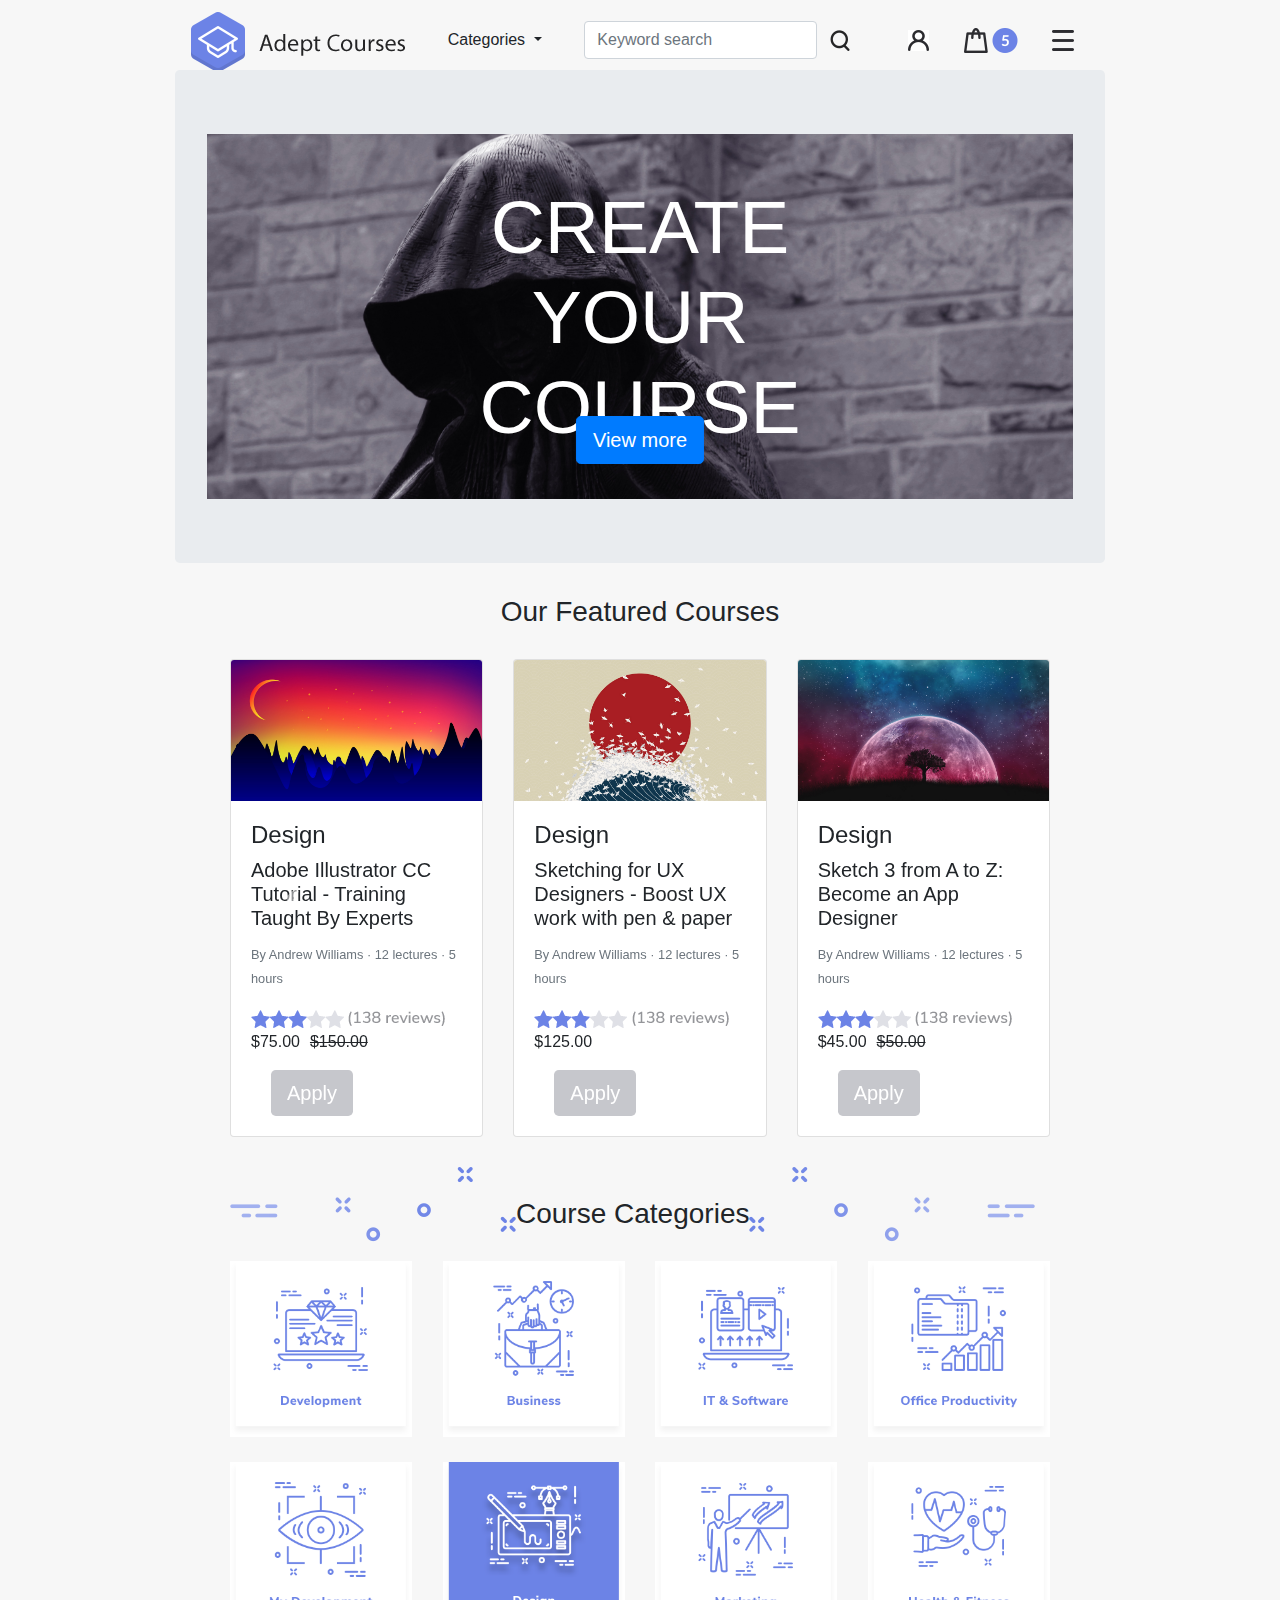
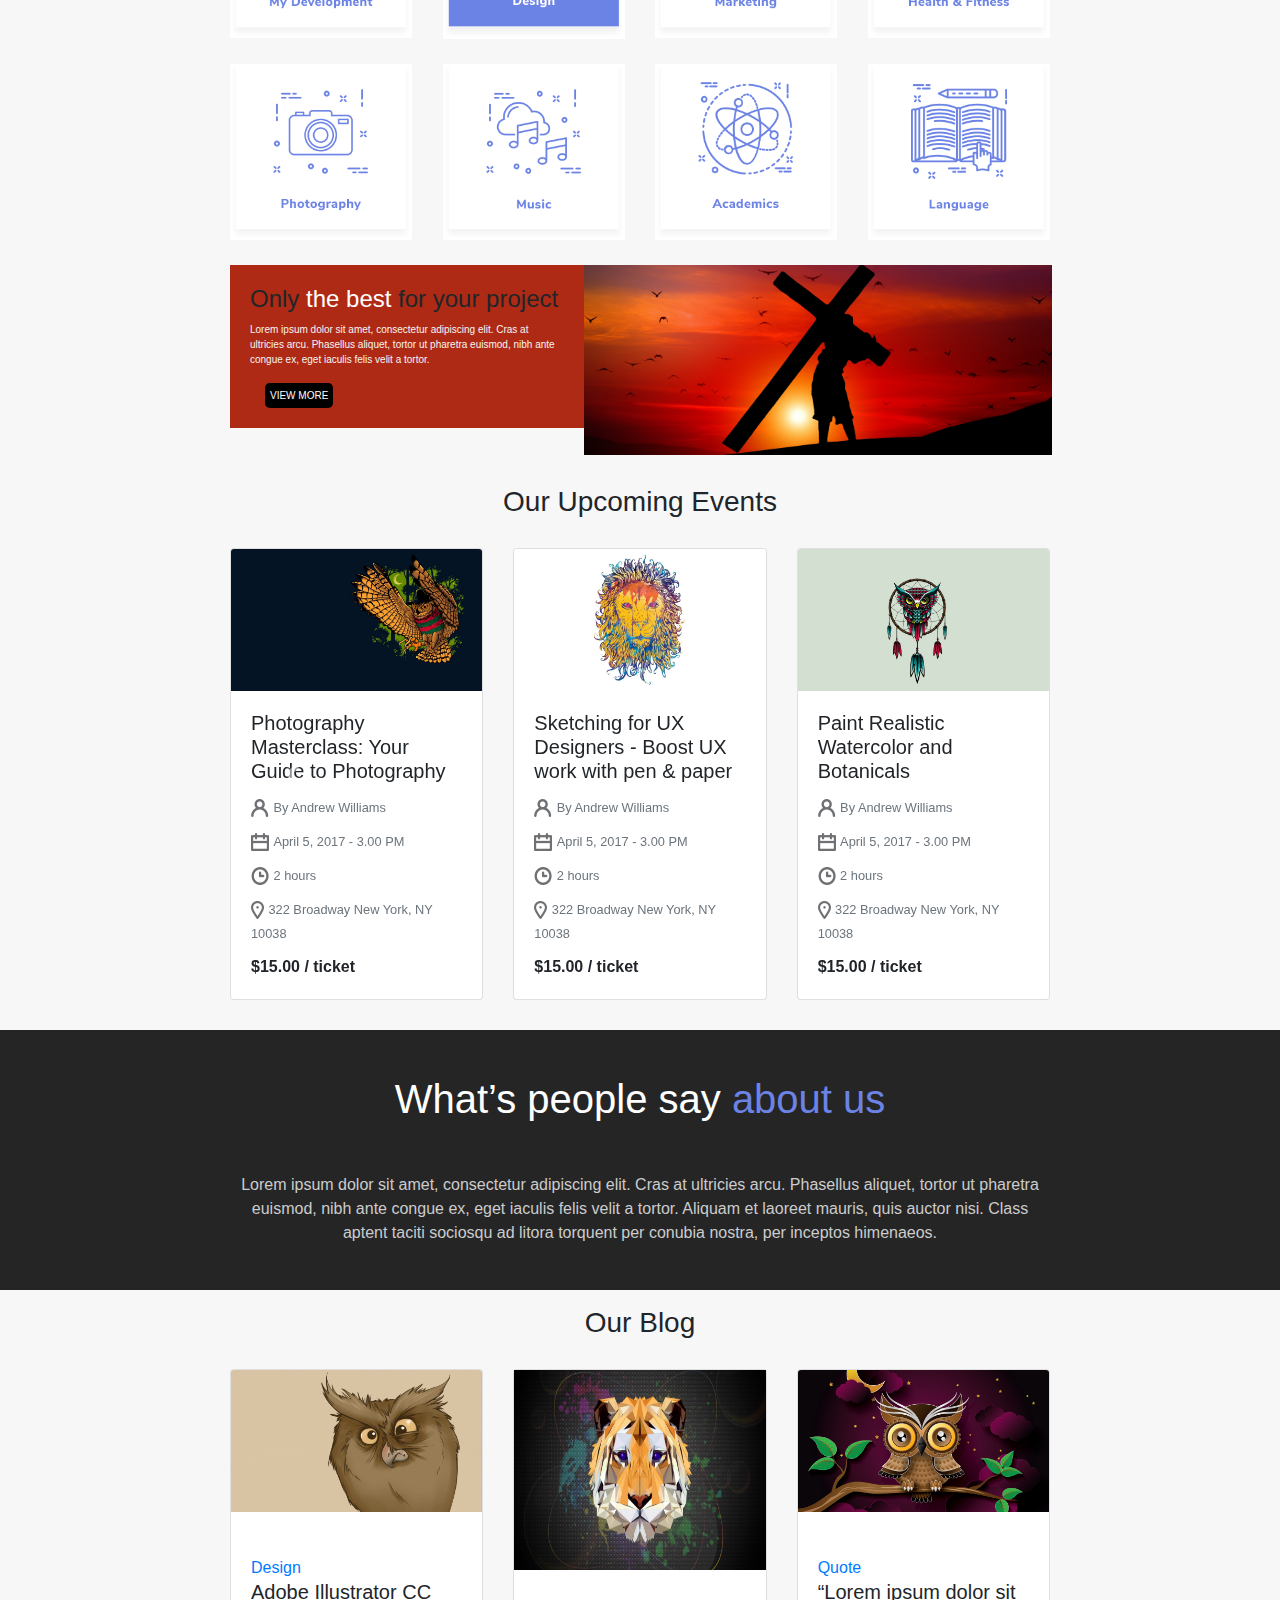
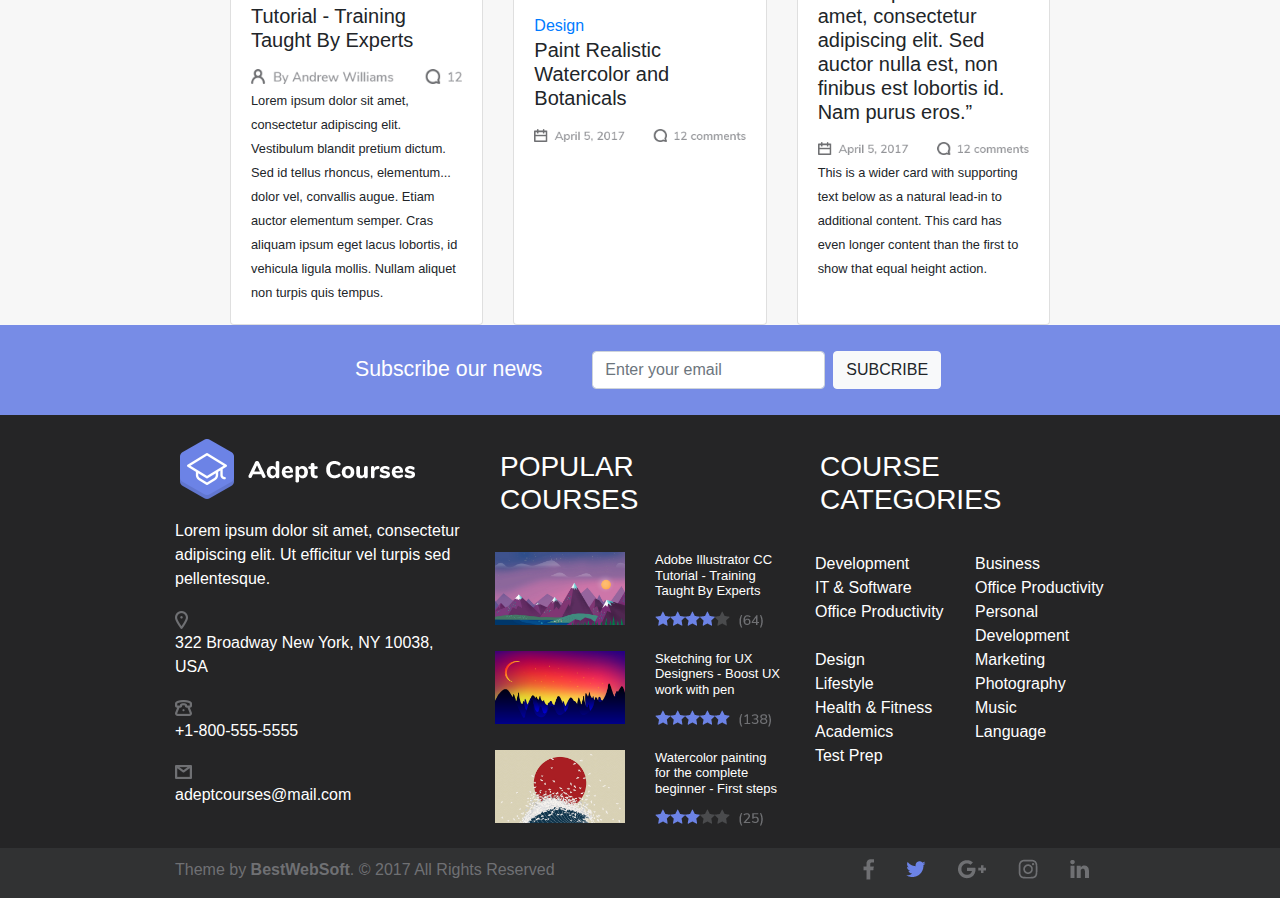
==== index.html @ aabfe52a "Adpet Course" ====
<!DOCTYPE html>
<html lang="en">

<head>
    <meta charset="UTF-8">
    <meta name="viewport" content="width=device-width, initial-scale=1.0">
    <meta http-equiv="X-UA-Compatible" content="ie=edge">

    <link rel="stylesheet" href="bootstrap.min.css">
    <link rel="stylesheet" href="main.css">
    <title>Adpet Course</title>
</head>

<body>
    <header>
        <div class="header-top">
            <div class="container">
                <nav class="navbar ">
                    <!--Logo-->
                    <div class="logo">
                        <a class="Adpet-Course-Brands" href=""><img class="logo-adpet" src="img_header-top/logo.png"
                                alt=""></a>
                    </div>
                    <!--categories vs search-->
                    <!--categories -->
                    <div class="dropdown">
                        <button class="btn  dropdown-toggle" type="button" id="dropdownMenu2" data-toggle="dropdown"
                            aria-haspopup="true" aria-expanded="false">
                            Categories
                        </button>
                        <div class="dropdown-menu" aria-labelledby="dropdownMenu2">
                            <button class="dropdown-item" type="button">Action</button>
                            <button class="dropdown-item" type="button">Another action</button>
                            <button class="dropdown-item" type="button">Something else here</button>
                        </div>
                    </div>
                    <!--search-->
                    <form class="form-inline">
                        <input class="form-control" type="search" placeholder="Keyword search"
                            aria-label="Keyword search">
                        <button class="btn  my-sm-0" type="submit"><img class="icon_search img-fluid "
                                src="img_header-top/search-icon.png" alt=""></button>
                    </form>
                    <!--icon-->
                    <div class="icon">
                        <img src="img_header-top/user.png" alt="">
                        <img src="img_header-top/x.png" alt="">
                        <img src="img_header-top/menu-icon.png" alt="">
                    </div>
                </nav>
            </div>
        </div>
    </header>
    <main>
        <section class="banner-create">
            <div class="container">
                <div class="jumbotron">
                    <div class="banner-img">
                        <a href=""><img src="banner_create/207.jpg" alt=""></a>
                    </div>
                    <div class="banner-content">
                        <h2>CREATE YOUR COURSE</h2>
                        <a class="btn btn-primary btn-lg" href="#" role="button">View more</a>
                    </div>
                </div>
        </section>
        <section class="Featured-Courses">
            <div class="container">
                <h3 class="Featured-Courses-Title">Our Featured Courses</h3>
                <div id="carouselExampleControls" class="carousel slide" data-ride="carousel">
                    <div class="carousel-inner">
                        <div class="carousel-item active">
                            <div class="card-deck">
                                <div class="card">
                                    <img src="our_feature/2.jpg" class="card-img-top" alt="...">
                                    <div class="card-body">
                                        <h4>Design</h4>
                                        <h5 class="card-title">Adobe Illustrator CC Tutorial - Training Taught By
                                            Experts</h5>
                                        <p class="card-text"><small class="text-muted">By Andrew Williams · 12
                                                lectures
                                                · 5
                                                hours</small></p>
                                        <img src="our_feature/fa-star.png" alt="">
                                        <img src="our_feature/(138 reviews).png" alt="">
                                        <div class="price">
                                            <p class="new-price">$75.00 </p>
                                            <p class="old-price">$150.00</p>
                                        </div>
                                        <a class="btn btn-primary btn-lg" href="#" role="button">Apply</a>
                                    </div>
                                </div>
                                <div class="card">
                                    <img src="our_feature/4.jpg" class="card-img-top" alt="...">
                                    <div class="card-body">
                                        <h4>Design</h4>
                                        <h5 class="card-title">Sketching for UX Designers - Boost UX work with pen &
                                            paper</h5>
                                        <p class="card-text"><small class="text-muted">By Andrew Williams · 12
                                                lectures
                                                · 5
                                                hours</small></p>
                                        <img src="our_feature/fa-star.png" alt="">
                                        <img src="our_feature/(138 reviews).png" alt="">
                                        <p class="new-price">$125.00</p>
                                        <a class="btn btn-primary btn-lg" href="#" role="button">Apply</a>
                                    </div>
                                </div>
                                <div class="card">
                                    <img src="our_feature/6.jpg" class="card-img-top" alt="...">
                                    <div class="card-body">
                                        <h4>Design</h4>
                                        <h5 class="card-title">Sketch 3 from A to Z: Become an App Designer</h5>
                                        <p class="card-text"><small class="text-muted">By Andrew Williams · 12
                                                lectures
                                                · 5
                                                hours</small></p>
                                        <img src="our_feature/fa-star.png" alt="">
                                        <img src="our_feature/(138 reviews).png" alt="">
                                        <div class="price">
                                            <p class="new-price">$45.00 </p>
                                            <p class="old-price">$50.00</p>
                                        </div>

                                        <a class="btn btn-primary btn-lg" href="#" role="button">Apply</a>
                                    </div>
                                </div>
                            </div>
                        </div>
                        <div class="carousel-item">
                            <div class="card-deck">
                                <div class="card">
                                    <img src="our_feature/4.jpg" class="card-img-top" alt="...">
                                    <div class="card-body">
                                        <h4>Design</h4>
                                        <h5 class="card-title">Adobe Illustrator CC Tutorial - Training Taught By
                                            Experts</h5>
                                        <p class="card-text"><small class="text-muted">By Andrew Williams · 12
                                                lectures
                                                · 5
                                                hours</small></p>
                                        <img src="our_feature/fa-star.png" alt="">
                                        <img src="our_feature/(138 reviews).png" alt="">
                                        <div class="price">
                                            <p class="new-price">$75.00 </p>
                                            <p class="old-price">$150.00</p>
                                        </div>
                                        <a class="btn btn-primary btn-lg" href="#" role="button">Apply</a>
                                    </div>
                                </div>
                                <div class="card">
                                    <img src="our_feature/6.jpg" class="card-img-top" alt="...">
                                    <div class="card-body">
                                        <h4>Design</h4>
                                        <h5 class="card-title">Sketching for UX Designers - Boost UX work with pen &
                                            paper</h5>
                                        <p class="card-text"><small class="text-muted">By Andrew Williams · 12
                                                lectures
                                                · 5
                                                hours</small></p>
                                        <img src="our_feature/fa-star.png" alt="">
                                        <img src="our_feature/(138 reviews).png" alt="">
                                        <p class="new-price">$125.00</p>
                                        <a class="btn btn-primary btn-lg" href="#" role="button">Apply</a>
                                    </div>
                                </div>
                                <div class="card">
                                    <img src="our_feature/8.jpg" class="card-img-top" alt="...">
                                    <div class="card-body">
                                        <h4>Design</h4>
                                        <h5 class="card-title">Sketch 3 from A to Z: Become an App Designer</h5>
                                        <p class="card-text"><small class="text-muted">By Andrew Williams · 12
                                                lectures
                                                · 5
                                                hours</small></p>
                                        <img src="our_feature/fa-star.png" alt="">
                                        <img src="our_feature/(138 reviews).png" alt="">
                                        <div class="price">
                                            <p class="new-price">$45.00 </p>
                                            <p class="old-price">$50.00</p>
                                        </div>

                                        <a class="btn btn-primary btn-lg" href="#" role="button">Apply</a>
                                    </div>
                                </div>
                            </div>
                        </div>
                        <div class="carousel-item">
                            <div class="card-deck">
                                <div class="card">
                                    <img src="our_feature/2.jpg" class="card-img-top" alt="...">
                                    <div class="card-body">
                                        <h4>Design</h4>
                                        <h5 class="card-title">Adobe Illustrator CC Tutorial - Training Taught By
                                            Experts</h5>
                                        <p class="card-text"><small class="text-muted">By Andrew Williams · 12
                                                lectures
                                                · 5
                                                hours</small></p>
                                        <img src="our_feature/fa-star.png" alt="">
                                        <img src="our_feature/(138 reviews).png" alt="">
                                        <div class="price">
                                            <p class="new-price">$75.00 </p>
                                            <p class="old-price">$150.00</p>
                                        </div>
                                        <a class="btn btn-primary btn-lg" href="#" role="button">Apply</a>
                                    </div>
                                </div>
                                <div class="card">
                                    <img src="our_feature/6.jpg" class="card-img-top" alt="...">
                                    <div class="card-body">
                                        <h4>Design</h4>
                                        <h5 class="card-title">Sketching for UX Designers - Boost UX work with pen &
                                            paper</h5>
                                        <p class="card-text"><small class="text-muted">By Andrew Williams · 12
                                                lectures
                                                · 5
                                                hours</small></p>
                                        <img src="our_feature/fa-star.png" alt="">
                                        <img src="our_feature/(138 reviews).png" alt="">
                                        <p class="new-price">$125.00</p>
                                        <a class="btn btn-primary btn-lg" href="#" role="button">Apply</a>
                                    </div>
                                </div>
                                <div class="card">
                                    <img src="our_feature/8.jpg" class="card-img-top" alt="...">
                                    <div class="card-body">
                                        <h4>Design</h4>
                                        <h5 class="card-title">Sketch 3 from A to Z: Become an App Designer </h5>
                                        <p class="card-text"><small class="text-muted">By Andrew Williams · 12
                                                lectures
                                                · 5
                                                hours</small></p>
                                        <img src="our_feature/fa-star.png" alt="">
                                        <img src="our_feature/(138 reviews).png" alt="">
                                        <div class="price">
                                            <p class="new-price">$45.00 </p>
                                            <p class="old-price">$50.00</p>
                                        </div>

                                        <a class="btn btn-primary btn-lg" href="#" role="button">Apply</a>
                                    </div>
                                </div>
                            </div>
                        </div>
                    </div>
                    <a class="carousel-control-prev" href="#carouselExampleControls" role="button" data-slide="prev">
                        <span class="carousel-control-prev-icon" aria-hidden="true"></span>
                        <span class="sr-only">Previous</span>
                    </a>
                    <a class="carousel-control-next" href="#carouselExampleControls" role="button" data-slide="next">
                        <span class="carousel-control-next-icon" aria-hidden="true"></span>
                        <span class="sr-only">Next</span>
                    </a>
                </div>
            </div>

        </section>
        <section class="Course-Categories">
            <div class="container">
                <div class="Course-Categories-Items">
                    <div class="Tilte">
                        <img class="left-img" src="categories/thumbs-up-icon2.png" alt="">
                        <h3 class="Course-Categories-Title">Course Categories</h3>
                        <img class="right-img" src="categories/thumbs-up-icon.png" alt="">
                    </div>
                    <div class="Course-Categories-items">
                        <div class="row">
                            <div class="col-3">
                                <a href=""><img src="categories/development.png" alt=""></a>
                            </div>
                            <div class="col-3">
                                <a href=""><img src="categories/business.png" alt=""></a>
                            </div>
                            <div class="col-3">
                                <a href=""><img src="categories/it.png" alt=""></a>
                            </div>
                            <div class="col-3">
                                <a href=""><img src="categories/Office.png" alt=""></a>
                            </div>
                            <div class="col-3">
                                <a href=""><img src="categories/mydevelopment.png" alt=""></a>
                            </div>
                            <div class="col-3">
                                <a href=" "><img src="categories/design.png " alt=""></a>
                            </div>
                            <div class="col-3">
                                <a href=""><img src="categories/Marketing.png" alt=""></a>
                            </div>
                            <div class="col-3">
                                <a href=""><img src="categories/heath.png" alt=""></a>
                            </div>
                            <div class="col-3">
                                <a href=""><img src="categories/photography.png" alt=""></a>
                            </div>
                            <div class="col-3">
                                <a href=""><img src="categories/music.png" alt=""></a>
                            </div>
                            <div class="col-3">
                                <a href=""><img src="categories/Academics.png" alt=""></a>
                            </div>
                            <div class="col-3">
                                <a href=""><img src="categories/language.png" alt=""></a>
                            </div>
                        </div>
                    </div>
                </div>
                <!--end Courser-categories-items-->
            </div>


        </section>
        <section class="project-events">
            <section class="banner-the-best">
                <div class="container">
                    <div class="row">
                        <div class="col-5 my-banner">
                            <div class="banner-the-best-s">
                                <h4>Only <span class="the-best">the best </span> for your project</h4>
                                <p class="banner-content">Lorem ipsum dolor sit amet, consectetur adipiscing elit. Cras
                                    at
                                    ultricies arcu. Phasellus aliquet, tortor ut pharetra euismod, nibh ante congue ex,
                                    eget iaculis felis velit a tortor. </p>
                                <a class="btn btn-primary btn-lg my-btn" href="#" role="button">VIEW MORE</a>
                            </div>
                        </div>
                        <div class="col-7 my-img">
                            <img class="banner-img img-fluid" src="banner-the-best/213.jpg" alt="">
                        </div>
                    </div>
                </div>


            </section>
            <!--end banner-the-best-->
            <section class="Our-Upcoming-Events">
                <div class="container">
                    <h3>Our Upcoming Events</h3>
                    <div id="carouselExampleControls" class="carousel slide" data-ride="carousel">
                        <div class="carousel-inner">
                            <div class="carousel-item active">
                                <div class="card-deck">
                                    <div class="card">
                                        <img src="Our-Upcoming-Events/12.jpg" class="card-img-top" alt="...">
                                        <div class="card-body">
                                            <h5 class="card-title">Photography Masterclass: Your Guide to Photography
                                            </h5>
                                            <div class="card-body-tt">
                                                <div>
                                                    <img src="Our-Upcoming-Events/1.png" alt="">
                                                    <small class="text-muted">By Andrew Williams</small>
                                                </div>
                                                <div>
                                                    <img src="Our-Upcoming-Events/2.png" alt="">
                                                    <small class="text-muted">April 5, 2017 - 3.00 PM</small>
                                                </div>
                                                <div>
                                                    <img src="Our-Upcoming-Events/3.png" alt="">
                                                    <small class="text-muted">2 hours</small>
                                                </div>
                                                <div>
                                                    <img src="Our-Upcoming-Events/4.png" alt="">
                                                    <small class="text-muted">322 Broadway New York, NY 10038</small>
                                                </div>
                                            </div>
                                            <!--end card-body-tt-->
                                            <div class="price"><strong>$15.00 / ticket</strong></div>
                                        </div>
                                    </div>
                                    <div class="card">
                                        <img src="Our-Upcoming-Events/22.jpg" class="card-img-top" alt="...">
                                        <div class="card-body">
                                            <h5 class="card-title">Sketching for UX Designers - Boost UX work with pen &
                                                paper
                                            </h5>
                                            <div class="card-body-tt">
                                                <div>
                                                    <img src="Our-Upcoming-Events/1.png" alt="">
                                                    <small class="text-muted">By Andrew Williams</small>
                                                </div>
                                                <div>
                                                    <img src="Our-Upcoming-Events/2.png" alt="">
                                                    <small class="text-muted">April 5, 2017 - 3.00 PM</small>
                                                </div>
                                                <div>
                                                    <img src="Our-Upcoming-Events/3.png" alt="">
                                                    <small class="text-muted">2 hours</small>
                                                </div>
                                                <div>
                                                    <img src="Our-Upcoming-Events/4.png" alt="">
                                                    <small class="text-muted">322 Broadway New York, NY 10038</small>
                                                </div>
                                            </div>
                                            <!--end card-body-tt-->
                                            <div class="price"><strong>$15.00 / ticket</strong> </div>
                                        </div>
                                    </div>
                                    <div class="card">
                                        <img src="Our-Upcoming-Events/33.jpg" class="card-img-top" alt="...">
                                        <div class="card-body">
                                            <h5 class="card-title">Paint Realistic Watercolor and Botanicals</h5>
                                            <div class="card-body-tt">
                                                <div>
                                                    <img src="Our-Upcoming-Events/1.png" alt="">
                                                    <small class="text-muted">By Andrew Williams</small>
                                                </div>
                                                <div>
                                                    <img src="Our-Upcoming-Events/2.png" alt="">
                                                    <small class="text-muted">April 5, 2017 - 3.00 PM</small>
                                                </div>
                                                <div>
                                                    <img src="Our-Upcoming-Events/3.png" alt="">
                                                    <small class="text-muted">2 hours</small>
                                                </div>
                                                <div>
                                                    <img src="Our-Upcoming-Events/4.png" alt="">
                                                    <small class="text-muted">322 Broadway New York, NY 10038</small>
                                                </div>
                                            </div>
                                            <!--end card-body-tt-->
                                            <div class="price"><strong>$15.00 / ticket</strong></div>
                                        </div>
                                    </div>
                                </div>
                            </div>
                            <div class="carousel-item">
                                <div class="card-deck">
                                    <div class="card">
                                        <img src="Our-Upcoming-Events/12.jpg" class="card-img-top" alt="...">
                                        <div class="card-body">
                                            <h5 class="card-title">Photography Masterclass: Your Guide to Photography
                                            </h5>
                                            <div class="card-body-tt">
                                                <div>
                                                    <img src="Our-Upcoming-Events/1.png" alt="">
                                                    <small class="text-muted">By Andrew Williams</small>
                                                </div>
                                                <div>
                                                    <img src="Our-Upcoming-Events/2.png" alt="">
                                                    <small class="text-muted">April 5, 2017 - 3.00 PM</small>
                                                </div>
                                                <div>
                                                    <img src="Our-Upcoming-Events/3.png" alt="">
                                                    <small class="text-muted">2 hours</small>
                                                </div>
                                                <div>
                                                    <img src="Our-Upcoming-Events/4.png" alt="">
                                                    <small class="text-muted">322 Broadway New York, NY 10038</small>
                                                </div>
                                            </div>
                                            <!--end card-body-tt-->
                                            <div class="price"><strong>$15.00 / ticket</strong></div>
                                        </div>
                                    </div>
                                    <div class="card">
                                        <img src="Our-Upcoming-Events/22.jpg" class="card-img-top" alt="...">
                                        <div class="card-body">
                                            <h5 class="card-title">Sketching for UX Designers - Boost UX work with pen &
                                                paper
                                            </h5>
                                            <div class="card-body-tt">
                                                <div>
                                                    <img src="Our-Upcoming-Events/1.png" alt="">
                                                    <small class="text-muted">By Andrew Williams</small>
                                                </div>
                                                <div>
                                                    <img src="Our-Upcoming-Events/2.png" alt="">
                                                    <small class="text-muted">April 5, 2017 - 3.00 PM</small>
                                                </div>
                                                <div>
                                                    <img src="Our-Upcoming-Events/3.png" alt="">
                                                    <small class="text-muted">2 hours</small>
                                                </div>
                                                <div>
                                                    <img src="Our-Upcoming-Events/4.png" alt="">
                                                    <small class="text-muted">322 Broadway New York, NY 10038</small>
                                                </div>
                                            </div>
                                            <!--end card-body-tt-->
                                            <div class="price"><strong>$15.00 / ticket</strong> </div>
                                        </div>
                                    </div>
                                    <div class="card">
                                        <img src="Our-Upcoming-Events/33.jpg" class="card-img-top" alt="...">
                                        <div class="card-body">
                                            <h5 class="card-title">Paint Realistic Watercolor and Botanicals</h5>
                                            <div class="card-body-tt">
                                                <div>
                                                    <img src="Our-Upcoming-Events/1.png" alt="">
                                                    <small class="text-muted">By Andrew Williams</small>
                                                </div>
                                                <div>
                                                    <img src="Our-Upcoming-Events/2.png" alt="">
                                                    <small class="text-muted">April 5, 2017 - 3.00 PM</small>
                                                </div>
                                                <div>
                                                    <img src="Our-Upcoming-Events/3.png" alt="">
                                                    <small class="text-muted">2 hours</small>
                                                </div>
                                                <div>
                                                    <img src="Our-Upcoming-Events/4.png" alt="">
                                                    <small class="text-muted">322 Broadway New York, NY 10038</small>
                                                </div>
                                            </div>
                                            <!--end card-body-tt-->
                                            <div class="price"><strong>$15.00 / ticket</strong></div>
                                        </div>
                                    </div>
                                </div>

                            </div>
                            <div class="carousel-item">
                                <div class="card-deck">
                                    <div class="card">
                                        <img src="Our-Upcoming-Events/12.jpg" class="card-img-top" alt="...">
                                        <div class="card-body">
                                            <h5 class="card-title">Photography Masterclass: Your Guide to Photography
                                            </h5>
                                            <div class="card-body-tt">
                                                <div>
                                                    <img src="Our-Upcoming-Events/1.png" alt="">
                                                    <small class="text-muted">By Andrew Williams</small>
                                                </div>
                                                <div>
                                                    <img src="Our-Upcoming-Events/2.png" alt="">
                                                    <small class="text-muted">April 5, 2017 - 3.00 PM</small>
                                                </div>
                                                <div>
                                                    <img src="Our-Upcoming-Events/3.png" alt="">
                                                    <small class="text-muted">2 hours</small>
                                                </div>
                                                <div>
                                                    <img src="Our-Upcoming-Events/4.png" alt="">
                                                    <small class="text-muted">322 Broadway New York, NY 10038</small>
                                                </div>
                                            </div>
                                            <!--end card-body-tt-->
                                            <div class="price"><strong>$15.00 / ticket</strong></div>
                                        </div>
                                    </div>
                                    <div class="card">
                                        <img src="Our-Upcoming-Events/22.jpg" class="card-img-top" alt="...">
                                        <div class="card-body">
                                            <h5 class="card-title">Sketching for UX Designers - Boost UX work with pen &
                                                paper
                                            </h5>
                                            <div class="card-body-tt">
                                                <div>
                                                    <img src="Our-Upcoming-Events/1.png" alt="">
                                                    <small class="text-muted">By Andrew Williams</small>
                                                </div>
                                                <div>
                                                    <img src="Our-Upcoming-Events/2.png" alt="">
                                                    <small class="text-muted">April 5, 2017 - 3.00 PM</small>
                                                </div>
                                                <div>
                                                    <img src="Our-Upcoming-Events/3.png" alt="">
                                                    <small class="text-muted">2 hours</small>
                                                </div>
                                                <div>
                                                    <img src="Our-Upcoming-Events/4.png" alt="">
                                                    <small class="text-muted">322 Broadway New York, NY 10038</small>
                                                </div>
                                            </div>
                                            <!--end card-body-tt-->
                                            <div class="price"><strong>$15.00 / ticket</strong> </div>
                                        </div>
                                    </div>
                                    <div class="card">
                                        <img src="Our-Upcoming-Events/33.jpg" class="card-img-top" alt="...">
                                        <div class="card-body">
                                            <h5 class="card-title">Paint Realistic Watercolor and Botanicals</h5>
                                            <div class="card-body-tt">
                                                <div>
                                                    <img src="Our-Upcoming-Events/1.png" alt="">
                                                    <small class="text-muted">By Andrew Williams</small>
                                                </div>
                                                <div>
                                                    <img src="Our-Upcoming-Events/2.png" alt="">
                                                    <small class="text-muted">April 5, 2017 - 3.00 PM</small>
                                                </div>
                                                <div>
                                                    <img src="Our-Upcoming-Events/3.png" alt="">
                                                    <small class="text-muted">2 hours</small>
                                                </div>
                                                <div>
                                                    <img src="Our-Upcoming-Events/4.png" alt="">
                                                    <small class="text-muted">322 Broadway New York, NY 10038</small>
                                                </div>
                                            </div>
                                            <!--end card-body-tt-->
                                            <div class="price"><strong>$15.00 / ticket</strong></div>
                                        </div>
                                    </div>
                                </div>
                            </div>
                        </div>
                        <a class="carousel-control-prev" href="#carouselExampleControls" role="button"
                            data-slide="prev">
                            <span class="carousel-control-prev-icon" aria-hidden="true"></span>
                            <span class="sr-only">Previous</span>
                            <div>
                        </a>
                        <a class="carousel-control-next" href="#carouselExampleControls" role="button"
                            data-slide="next">
                            <span class="carousel-control-next-icon" aria-hidden="true"></span>
                            <span class="sr-only">Next</span>
                        </a>
                    </div>
                </div>



            </section>
            <!--end Our-Upcoming-Events -->
        </section>
        <section class="about-us">
            <div class="container">
                <h4 class="about-us--title">What’s people say <span class="about-us--h4">about us</span></h4>
                <p class="about-us-lead">Lorem ipsum dolor sit amet, consectetur adipiscing elit. Cras at ultricies
                    arcu. Phasellus aliquet, tortor ut pharetra euismod, nibh ante congue ex, eget iaculis felis
                    velit a
                    tortor. Aliquam et laoreet mauris, quis auctor nisi. Class aptent taciti sociosqu ad litora
                    torquent
                    per conubia nostra, per inceptos himenaeos.</p>
            </div>

        </section>
        <section class="our-blog">
            <div class="container">
                <h3>Our Blog</h3>
                <div class="card-deck">
                    <div class="card">
                        <img src="our-blog/104.jpg" class="card-img-top" alt="...">
                        <div class="card-body">
                            <a href="">
                                <p>Design</p>
                            </a>
                            <h5 class="card-title">Adobe Illustrator CC Tutorial - Training Taught By Experts</h5>
                            <img class="feedback" src="our-blog/1_.png" alt="">
                            <p class="card-text"><small> Lorem ipsum dolor sit amet, consectetur adipiscing elit.
                                    Vestibulum
                                    blandit pretium dictum. Sed id tellus rhoncus, elementum... dolor vel, convallis
                                    augue.
                                    Etiam auctor elementum semper. Cras aliquam ipsum eget lacus lobortis, id
                                    vehicula
                                    ligula mollis. Nullam aliquet non turpis quis tempus.</small></p>

                        </div>
                    </div>
                    <div class="card">
                        <img class="img2" src="our-blog/39.jpg" class="card-img-top" alt="...">
                        <div class="card-body">
                            <a href="">
                                <p>Design</p>
                            </a>
                            <h5 class="card-title">Paint Realistic Watercolor and Botanicals</h5>
                            <img class="feedback" src="our-blog/2_.png" alt="">


                        </div>
                    </div>
                    <div class="card">
                        <img src="our-blog/25.jpg" class="card-img-top" alt="...">
                        <div class="card-body">
                            <a href="">
                                <p>Quote</p>
                            </a>
                            <h5 class="card-title">“Lorem ipsum dolor sit amet, consectetur adipiscing elit. Sed
                                auctor
                                nulla est, non finibus est lobortis id. Nam purus eros.”</h5>
                            <img class="feedback" src="our-blog/2_.png" alt="">
                            <p class="card-text"><small>This is a wider card with supporting text below as a natural
                                    lead-in to
                                    additional content. This card has even longer content than the first to show
                                    that
                                    equal
                                    height action.</small></p>
                        </div>
                    </div>
                </div>
            </div>
        </section>
        <section class="subcribe">
            <div class="container">
                <div class="sub">
                    <form class="form-inline my-2">
                        <span class="subcribe--content">Subscribe our news</span>
                        <input class=" form-control mr-sm-2" type="search" placeholder="Enter your email"
                            aria-label="Search">
                        <button class="btn btn-light my-2 " type="submit">SUBCRIBE</button>
                    </form>
                </div>
            </div>
        </section>
        <!--end subcribe-->
    </main>
    <footer>
        <div class="information">
            <div class="container">
                <div class="row">
                    <div class="col-4">
                        <div class="footer-adpet-courses">
                            <div class="footer-logo">
                                <img src="footer/logo-footer.png" alt="">
                            </div>
                            <p>Lorem ipsum dolor sit amet, consectetur adipiscing elit. Ut efficitur vel turpis sed
                                pellentesque. </p>
                            <div class="address">
                                <img src="footer/location-icon.png" alt="">
                                <p>322 Broadway New York, NY 10038, USA</p>
                            </div>
                            <div class="number-phone">
                                <img src="footer/phone-icon.png" alt="">
                                <p>+1-800-555-5555</p>
                            </div>
                            <div class="email">
                                <img src="footer/mail-icon.png" alt="">
                                <p>adeptcourses@mail.com</p>

                            </div>
                        </div>
                        <!--endfooter-adpet-courses -->
                    </div>
                    <div class="col-4">
                        <div class="popular-courses">
                            <h3 class="popular-courses-title">POPULAR COURSES</h3>
                            <div class="row">
                                <div class="col-6">
                                    <div class="media-img">
                                        <img class="img-fluid" src="footer/1.jpg" class="mr-3" alt="...">
                                    </div>
                                </div>
                                <div class="col-6">
                                    <div class="media-body">
                                        <h5 class="popular-courses-title-img">Adobe Illustrator CC Tutorial - Training
                                            Taught By
                                            Experts
                                        </h5>
                                        <img src="footer/star1.png" alt="">

                                    </div>
                                </div>
                                <div class="col-6">
                                    <div class="media-img">
                                        <img class="img-fluid" src="footer/2.jpg" class="mr-3" alt="...">
                                    </div>
                                </div>
                                <div class="col-6">
                                    <div class="media-body">
                                        <h5 class="popular-courses-title-img">Sketching for UX Designers - Boost UX work
                                            with pen
                                        </h5>
                                        <img src="footer/star2.png" alt="">
                                    </div>
                                </div>
                                <div class="col-6">
                                    <div class="media-img">
                                        <img class="img-fluid" src="footer/4.jpg" class="mr-3" alt="...">
                                    </div>
                                </div>
                                <div class="col-6">
                                    <div class="media-body">
                                        <h5 class="popular-courses-title-img">Watercolor painting for the complete
                                            beginner - First
                                            steps</h5>
                                        <img src="footer/star3.png" alt="">
                                    </div>
                                </div>
                            </div>
                        </div>
                    </div>
                    <div class="col-4">
                        <div class="course-categories">
                            <h3 class="course-categories-title">COURSE CATEGORIES</h3>
                            <div class="row">
                                <div class="col-6"><a href="">Development</a> </div>
                                <div class="col-6"><a href="">Business</a></div>
                                <div class="col-6"><a href="">IT & Software</a></div>
                                <div class="col-6"><a href="">Office Productivity</a></div>
                                <div class="col-6"><a href="">Office Productivity</a></div>
                                <div class="col-6"><a href="">Personal Development</a></div>
                                <div class="col-6"><a href="">Design</a></div>
                                <div class="col-6"><a href="">Marketing</a></div>
                                <div class="col-6"><a href="">Lifestyle</a></div>
                                <div class="col-6"><a href="">Photography</a></div>
                                <div class="col-6"><a href="">Health & Fitness</a></div>
                                <div class="col-6"><a href="">Music</a></div>
                                <div class="col-6"><a href="">Academics</a></div>
                                <div class="col-6"><a href="">Language</a></div>
                                <div class="col-6"><a href="">Test Prep</a></div>

                            </div>

                        </div>
                    </div>
                </div>

            </div>
            <!--end information-->

        </div>
        <div class="nav-footer">
            <div class="Theme">
                <div class="container">
                    <p>Theme by <strong>BestWebSoft</strong>. © 2017 All Rights Reserved</p>
                    <ul class="nav justify-content-end">
                        <li class="nav-item">
                            <a class="nav-link " href=""><img src="footer/fa-facebook.png" alt=""></a>
                        </li>
                        <li class="nav-item">
                            <a class="nav-link active  " href=""><img src="footer/fa-twitter.png" alt=""></a>
                        </li>
                        <li class="nav-item">
                            <a class="nav-link" href="#"><img src="footer/fa-google-plus.png" alt=""></a>
                        </li>
                        <li class="nav-item">
                            <a class="nav-link" href="#"><img src="footer/fa-instagram.png" alt=""></a>
                        </li>
                        <li class="nav-item">
                            <a class="nav-link " href="#" tabindex="-1" aria-disabled="true"><img
                                    src="footer/fa-linkedin.png" alt=""></a>
                        </li>
                    </ul>
                </div>
            </div>
        </div>
        <!--end nav-footer-->
    </footer>
</body>

</html>
---- main.css ----
body {
    margin: 0 auto;
    background-color: #f7f7f7;
}

.container {
    width: 960px;
}

/*header*/

.header-top {
    height: 70px;
    background-color: #f7f7f7
}

.icon img {
    padding: 15px;
}

.icon-search {
    max-width: 100%;
    height: 70px;
    width: 70px;
    margin-left: -30px;
}

/*Banner create*/

.banner-create .container {
    position: relative;
}

.banner-img img {
    max-width: 100%;
}

.banner-content h2 {
    font-size: 75px;
    color: #ffffff;
    position: absolute;
    top: 50%;
    left: 50%;
    text-align: center;
    transform: translate(-50%, -50%);
}

.banner-content a {
    position: absolute;
    top: 75%;
    left: 50%;
    text-align: center;
    transform: translate(-50%, -50%);
}

/*Featured-Courses*/

.Featured-Course {
    background-color: #ffffff;
}

.Featured-Courses .Featured-Courses-Title {
    text-align: center;
    margin-bottom: 30px;
}

.card:after {
    content: '';
    display: block;
    clear: both;
}

.card-body .card-title {
    font-size: 20px;
}

/*Price*/

.new-price {
    padding-right: 10px;
}

.price:after {
    content: '';
    display: block;
    clear: both;
}

.price .new-price {
    float: left;
}

.price .old-price {
    text-decoration: line-through;
    float: left;
}

.card-body a {
    margin-left: 20px;
    background-color: #c6c7cc;
    border: #c6c7cc;
}

.Featured-Courses .container {
    width: 850px;
}

/*Course Categories*/

.Course-Categories {
    background-color: #f7f7f7
}

.Tilte {
    margin-top: 30px;
}

.Tilte:after {
    content: '';
    display: block;
    clear: both;
}

.Tilte .left-img {
    float: left;
}

.Tilte .Course-Categories-Title {
    float: left;
    text-align: center;
    margin: 30px 0;
}

.Course-Categories .container {
    width: 850px;
}

.Course-Categories .Course-Categories-items img {
    box-sizing: border-box;
    max-width: 100%;
    padding: 0px;
}

.Course-Categories-items .col-3 {
    margin-bottom: 25px;
}

.banner-the-best {
    margin-left: 30px;
}

.banner-the-best .container {
    width: 850px;
}

.banner-the-best .banner-content {
    font-size: 10px;
    color: whitesmoke;
}

.banner-the-best .banner-img {
    max-height: 190px;
    width: 468px;
}

.banner-the-best .the-best {
    color: #ffffff;
    max-height: 190px;
}

.my-btn {
    background-color: black;
    padding: 5px;
    font-size: 10px;
    border: none;
    margin-left: 15px;
}

.banner-the-best-s {
    max-height: 190px;
}

.banner-the-best .banner-the-best-s {
    background-color: #af2a14;
    padding: 20px 20px;
    margin: 0px;
}

.my-banner {
    width: 350px;
}

.my-img {
    width: 500px;
}

.banner-the-best .col-5 {
    padding: 0px;
}

.banner-the-best .col-7 {
    padding: 0px;
}

/*Our-Upcoming-Events*/

.Our-Upcoming-Events h3 {
    text-align: center;
    margin: 30px 0;
}

.card-body-tt div {
    margin-bottom: 10px;
}

/*Our-Upcoming-Events*/

.Our-Upcoming-Events {
    margin-bottom: 30px;
}

.Our-Upcoming-Events .container {
    width: 850px;
}

/*our-blog*/

.our-blog .container {
    width: 850px;
}

.our-blog h3 {
    text-align: center;
    margin-bottom: 30px;
}

.our-blog .card-body p {
    margin: auto;
}
.our-blog .img2 {
    height: 200px;
}


.our-blog .feedback {
    max-width: 100%;
}

.about-us .container {
    width: 850px;
}

.about-us {
    background: #252526;
    text-align: center;
}

.about-us--title {
    color: #ffffff;
    font-size: 30pt;
    padding-top: 45px;
}

.about-us--h4 {
    color: #6c83e6;
}

.about-us-lead {
    margin-top: 50px;
    font-size: 12pt;
    color: #cccccc;
    padding-bottom: 45px;
}


/*Nav-footer*/

.nav-footer {
    background-color: #313233;
}

.nav-footer:after {
    content: '';
    display: block;
    clear: both;
}

.theme p strong {
    color: #b7b8bc;
}

.nav-footer p {
    float: left;
    color: #6f7073;
    width: 400px;
    margin-top: 10px;
}

.nav-footer ul {
    float: right;
    width: 300px;
}

.information {
    background-color: #252526;
}

footer {}

footer p {
    color: white;
}

.popular-courses h3 {
    color: white;
}

.popular-courses h5 {
    color: white;
}

.course-categories h3 {
    color: white;
}

.course-categories a {
    text-decoration: none;
    color: white;
}

.course-categories a:hover {
    color: #596ab3;
}

.subcribe{
    background: #778ce6;
    
}
.subcribe--content{
    font-size: 16pt;
    color: #ffffff;
    margin-right: 50px;
    padding-left: 170px;
}
.sub{
    padding: 10px;
}
.popular-courses-title-img{
    font-size: 13px;
    
}
.popular-courses .col-6{
    margin-bottom: 20px;
}
.popular-courses-title{
    margin: 35px 5px;
}
.course-categories-title{
    margin: 35px 5px;
}
.footer-logo{
    margin: 20px 5px;
}
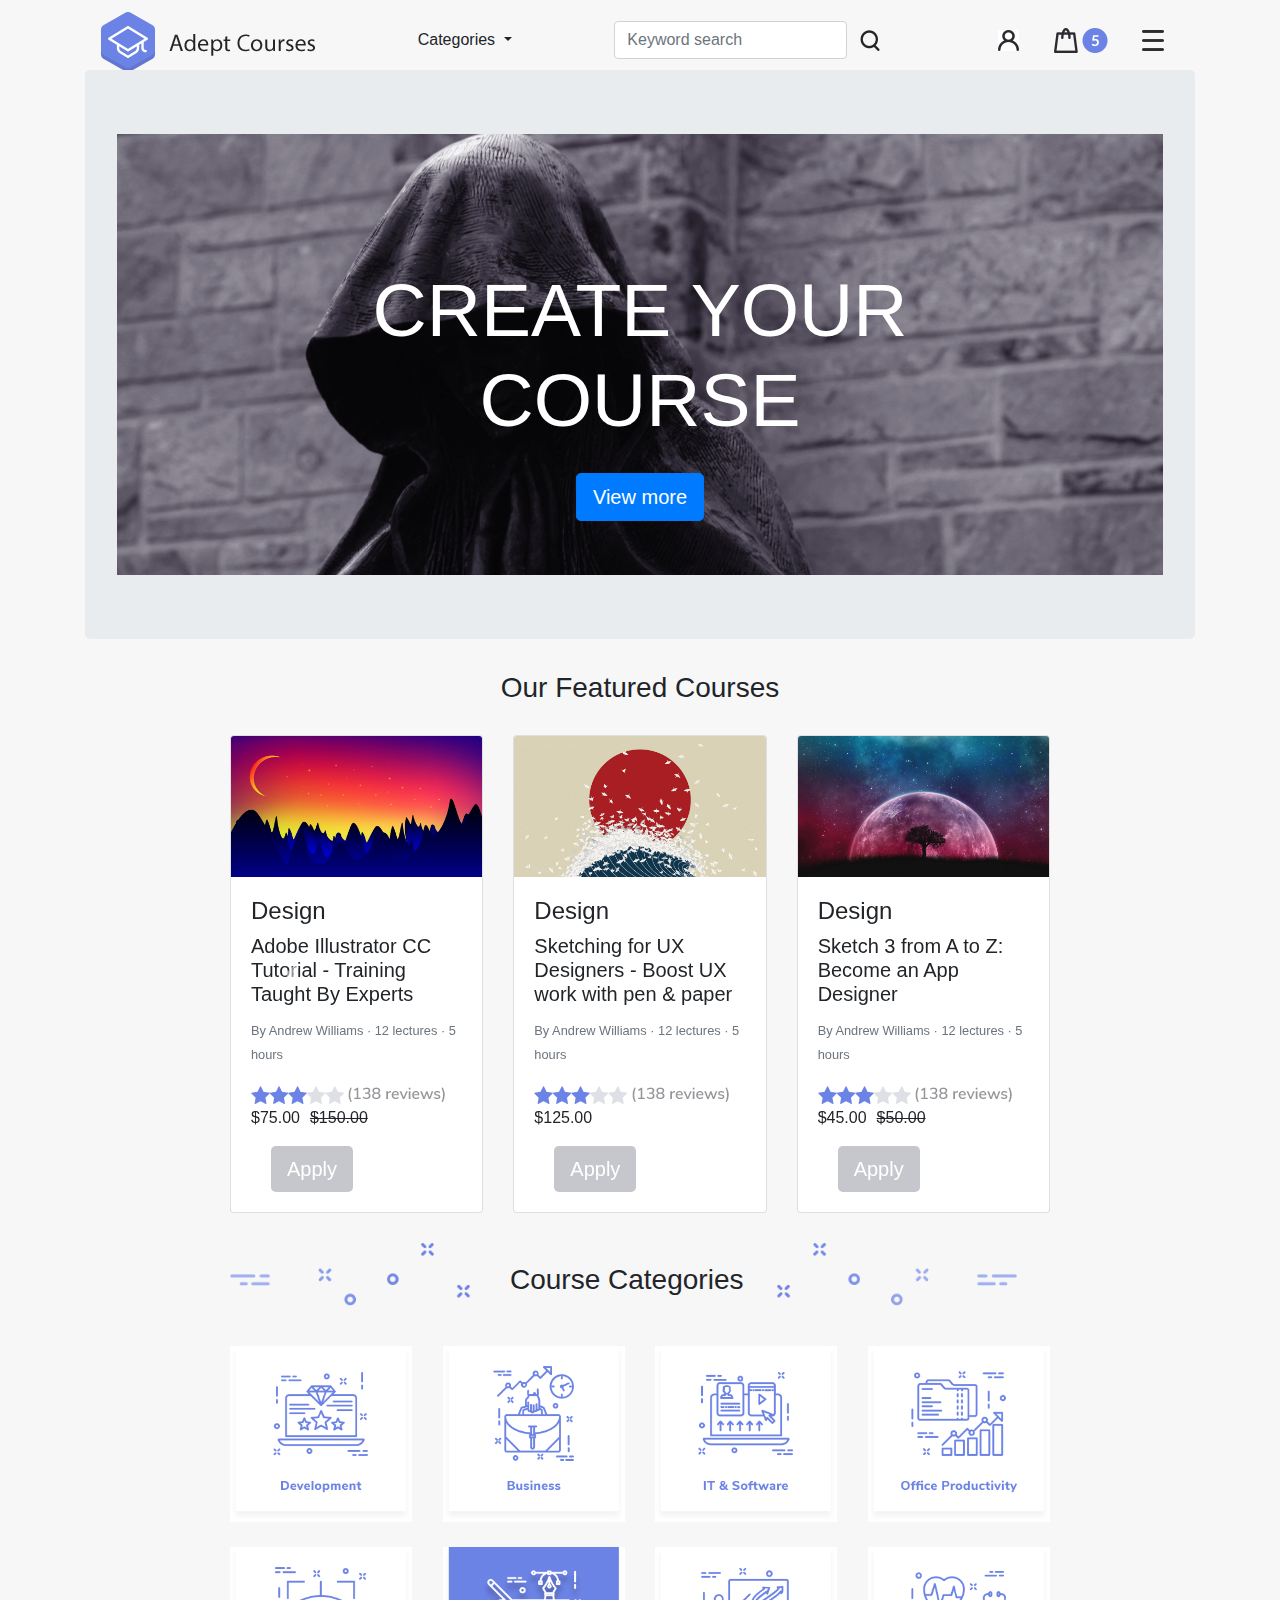
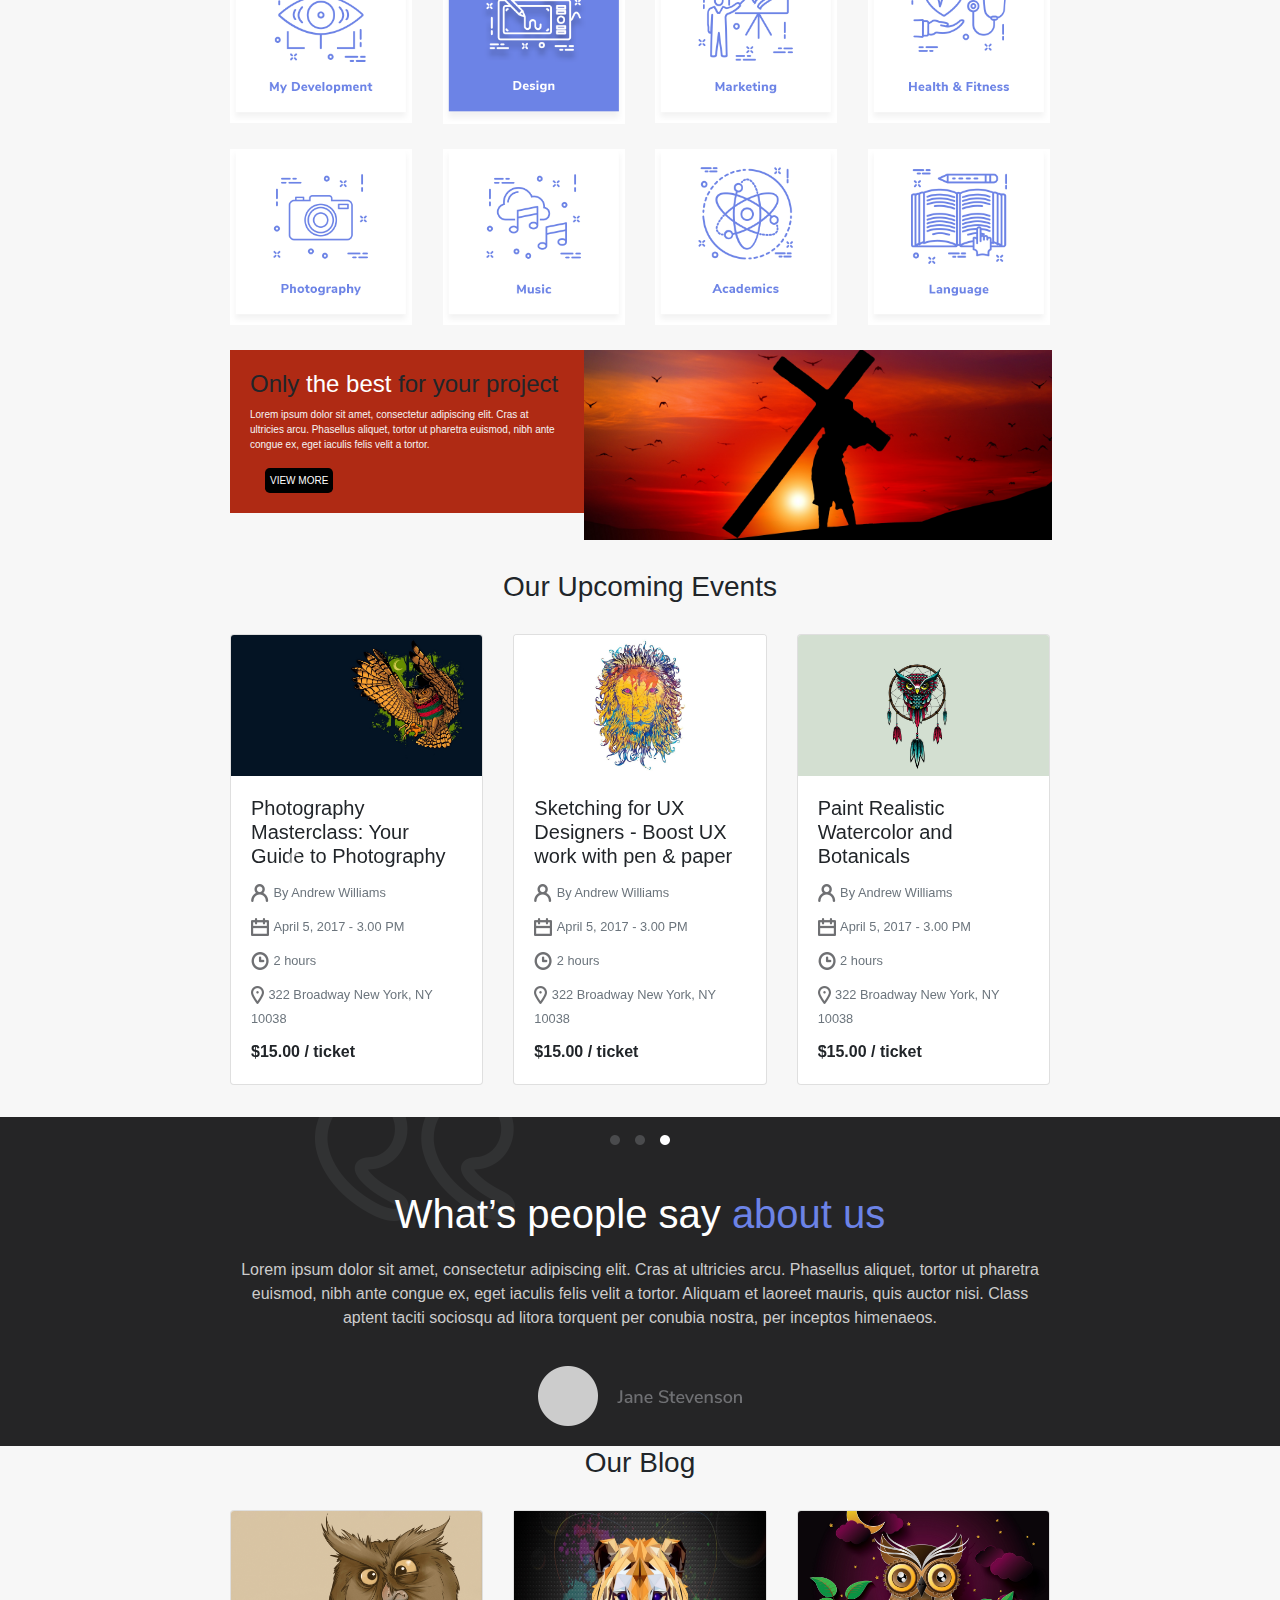
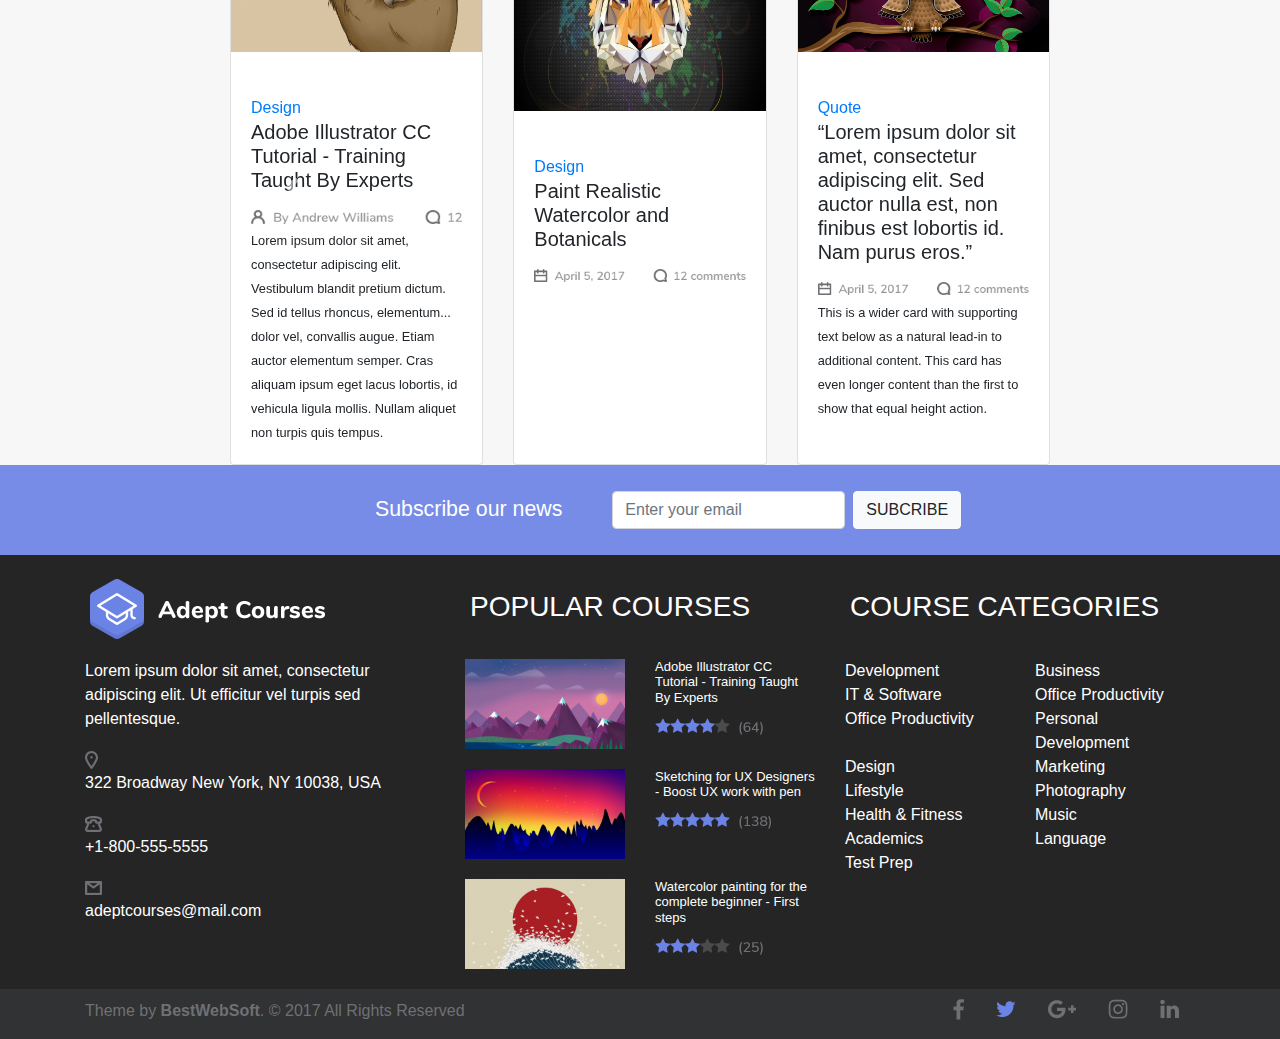
==== commit 94f1f99b: "uodate" ====
--- a/index.html
+++ b/index.html
@@ -5,7 +5,6 @@
     <meta charset="UTF-8">
     <meta name="viewport" content="width=device-width, initial-scale=1.0">
     <meta http-equiv="X-UA-Compatible" content="ie=edge">
-
     <link rel="stylesheet" href="bootstrap.min.css">
     <link rel="stylesheet" href="main.css">
     <title>Adpet Course</title>
@@ -64,6 +63,7 @@
                     </div>
                 </div>
         </section>
+        <!--end banner-create-->
         <section class="Featured-Courses">
             <div class="container">
                 <h3 class="Featured-Courses-Title">Our Featured Courses</h3>
@@ -256,6 +256,7 @@
             </div>
 
         </section>
+        <!--end Featured-Courses-->
         <section class="Course-Categories">
             <div class="container">
                 <div class="Course-Categories-Items">
@@ -310,6 +311,7 @@
 
 
         </section>
+        <!--end Course-Categories-->
         <section class="project-events">
             <section class="banner-the-best">
                 <div class="container">
@@ -612,10 +614,11 @@
 
 
             </section>
-            <!--end Our-Upcoming-Events -->
         </section>
+        <!--end Our-Upcoming-Events -->
         <section class="about-us">
             <div class="container">
+                <img class="btn-slide" src="about-us/btn-slide.png" alt="">
                 <h4 class="about-us--title">What’s people say <span class="about-us--h4">about us</span></h4>
                 <p class="about-us-lead">Lorem ipsum dolor sit amet, consectetur adipiscing elit. Cras at ultricies
                     arcu. Phasellus aliquet, tortor ut pharetra euismod, nibh ante congue ex, eget iaculis felis
@@ -623,64 +626,211 @@
                     tortor. Aliquam et laoreet mauris, quis auctor nisi. Class aptent taciti sociosqu ad litora
                     torquent
                     per conubia nostra, per inceptos himenaeos.</p>
+                    <img class="jane" src="about-us/janeStevenson.png" alt="">
             </div>
 
         </section>
+        <!--end about-us-->
         <section class="our-blog">
             <div class="container">
                 <h3>Our Blog</h3>
-                <div class="card-deck">
-                    <div class="card">
-                        <img src="our-blog/104.jpg" class="card-img-top" alt="...">
-                        <div class="card-body">
-                            <a href="">
-                                <p>Design</p>
-                            </a>
-                            <h5 class="card-title">Adobe Illustrator CC Tutorial - Training Taught By Experts</h5>
-                            <img class="feedback" src="our-blog/1_.png" alt="">
-                            <p class="card-text"><small> Lorem ipsum dolor sit amet, consectetur adipiscing elit.
-                                    Vestibulum
-                                    blandit pretium dictum. Sed id tellus rhoncus, elementum... dolor vel, convallis
-                                    augue.
-                                    Etiam auctor elementum semper. Cras aliquam ipsum eget lacus lobortis, id
-                                    vehicula
-                                    ligula mollis. Nullam aliquet non turpis quis tempus.</small></p>
-
-                        </div>
-                    </div>
-                    <div class="card">
-                        <img class="img2" src="our-blog/39.jpg" class="card-img-top" alt="...">
-                        <div class="card-body">
-                            <a href="">
-                                <p>Design</p>
-                            </a>
-                            <h5 class="card-title">Paint Realistic Watercolor and Botanicals</h5>
-                            <img class="feedback" src="our-blog/2_.png" alt="">
-
-
-                        </div>
-                    </div>
-                    <div class="card">
-                        <img src="our-blog/25.jpg" class="card-img-top" alt="...">
-                        <div class="card-body">
-                            <a href="">
-                                <p>Quote</p>
-                            </a>
-                            <h5 class="card-title">“Lorem ipsum dolor sit amet, consectetur adipiscing elit. Sed
-                                auctor
-                                nulla est, non finibus est lobortis id. Nam purus eros.”</h5>
-                            <img class="feedback" src="our-blog/2_.png" alt="">
-                            <p class="card-text"><small>This is a wider card with supporting text below as a natural
-                                    lead-in to
-                                    additional content. This card has even longer content than the first to show
-                                    that
-                                    equal
-                                    height action.</small></p>
-                        </div>
-                    </div>
+                <div id="carouselExampleIndicators" class="carousel slide" data-ride="carousel">
+                    <ol class="carousel-indicators">
+                        <li data-target="#carouselExampleIndicators" data-slide-to="0" class="active"></li>
+                        <li data-target="#carouselExampleIndicators" data-slide-to="1"></li>
+                        <li data-target="#carouselExampleIndicators" data-slide-to="2"></li>
+                    </ol>
+                    <div class="carousel-inner">
+                        <div class="carousel-item active">
+                            <div class="card-deck">
+                                <div class="card">
+                                    <img src="our-blog/104.jpg" class="card-img-top" alt="...">
+                                    <div class="card-body">
+                                        <a href="">
+                                            <p>Design</p>
+                                        </a>
+                                        <h5 class="card-title">Adobe Illustrator CC Tutorial - Training Taught By
+                                            Experts</h5>
+                                        <img class="feedback" src="our-blog/1_.png" alt="">
+                                        <p class="card-text"><small> Lorem ipsum dolor sit amet, consectetur adipiscing
+                                                elit.
+                                                Vestibulum
+                                                blandit pretium dictum. Sed id tellus rhoncus, elementum... dolor vel,
+                                                convallis
+                                                augue.
+                                                Etiam auctor elementum semper. Cras aliquam ipsum eget lacus lobortis,
+                                                id
+                                                vehicula
+                                                ligula mollis. Nullam aliquet non turpis quis tempus.</small></p>
+
+                                    </div>
+                                </div>
+                                <div class="card">
+                                    <img class="img2" src="our-blog/39.jpg" class="card-img-top" alt="...">
+                                    <div class="card-body">
+                                        <a href="">
+                                            <p>Design</p>
+                                        </a>
+                                        <h5 class="card-title">Paint Realistic Watercolor and Botanicals</h5>
+                                        <img class="feedback" src="our-blog/2_.png" alt="">
+
+
+                                    </div>
+                                </div>
+                                <div class="card">
+                                    <img src="our-blog/25.jpg" class="card-img-top" alt="...">
+                                    <div class="card-body">
+                                        <a href="">
+                                            <p>Quote</p>
+                                        </a>
+                                        <h5 class="card-title">“Lorem ipsum dolor sit amet, consectetur adipiscing elit.
+                                            Sed
+                                            auctor
+                                            nulla est, non finibus est lobortis id. Nam purus eros.”</h5>
+                                        <img class="feedback" src="our-blog/2_.png" alt="">
+                                        <p class="card-text"><small>This is a wider card with supporting text below as a
+                                                natural
+                                                lead-in to
+                                                additional content. This card has even longer content than the first to
+                                                show
+                                                that
+                                                equal
+                                                height action.</small></p>
+                                    </div>
+                                </div>
+                            </div>
+                        </div>
+                        <div class="carousel-item">
+                            <div class="card-deck">
+                                <div class="card">
+                                    <img src="our-blog/104.jpg" class="card-img-top" alt="...">
+                                    <div class="card-body">
+                                        <a href="">
+                                            <p>Design</p>
+                                        </a>
+                                        <h5 class="card-title">Adobe Illustrator CC Tutorial - Training Taught By
+                                            Experts</h5>
+                                        <img class="feedback" src="our-blog/1_.png" alt="">
+                                        <p class="card-text"><small> Lorem ipsum dolor sit amet, consectetur adipiscing
+                                                elit.
+                                                Vestibulum
+                                                blandit pretium dictum. Sed id tellus rhoncus, elementum... dolor vel,
+                                                convallis
+                                                augue.
+                                                Etiam auctor elementum semper. Cras aliquam ipsum eget lacus lobortis,
+                                                id
+                                                vehicula
+                                                ligula mollis. Nullam aliquet non turpis quis tempus.</small></p>
+
+                                    </div>
+                                </div>
+                                <div class="card">
+                                    <img class="img2" src="our-blog/39.jpg" class="card-img-top" alt="...">
+                                    <div class="card-body">
+                                        <a href="">
+                                            <p>Design</p>
+                                        </a>
+                                        <h5 class="card-title">Paint Realistic Watercolor and Botanicals</h5>
+                                        <img class="feedback" src="our-blog/2_.png" alt="">
+
+
+                                    </div>
+                                </div>
+                                <div class="card">
+                                    <img src="our-blog/25.jpg" class="card-img-top" alt="...">
+                                    <div class="card-body">
+                                        <a href="">
+                                            <p>Quote</p>
+                                        </a>
+                                        <h5 class="card-title">“Lorem ipsum dolor sit amet, consectetur adipiscing elit.
+                                            Sed
+                                            auctor
+                                            nulla est, non finibus est lobortis id. Nam purus eros.”</h5>
+                                        <img class="feedback" src="our-blog/2_.png" alt="">
+                                        <p class="card-text"><small>This is a wider card with supporting text below as a
+                                                natural
+                                                lead-in to
+                                                additional content. This card has even longer content than the first to
+                                                show
+                                                that
+                                                equal
+                                                height action.</small></p>
+                                    </div>
+                                </div>
+                            </div>
+                        </div>
+                        <div class="carousel-item">
+                            <div class="card-deck">
+                                <div class="card">
+                                    <img src="our-blog/104.jpg" class="card-img-top" alt="...">
+                                    <div class="card-body">
+                                        <a href="">
+                                            <p>Design</p>
+                                        </a>
+                                        <h5 class="card-title">Adobe Illustrator CC Tutorial - Training Taught By
+                                            Experts</h5>
+                                        <img class="feedback" src="our-blog/1_.png" alt="">
+                                        <p class="card-text"><small> Lorem ipsum dolor sit amet, consectetur adipiscing
+                                                elit.
+                                                Vestibulum
+                                                blandit pretium dictum. Sed id tellus rhoncus, elementum... dolor vel,
+                                                convallis
+                                                augue.
+                                                Etiam auctor elementum semper. Cras aliquam ipsum eget lacus lobortis,
+                                                id
+                                                vehicula
+                                                ligula mollis. Nullam aliquet non turpis quis tempus.</small></p>
+
+                                    </div>
+                                </div>
+                                <div class="card">
+                                    <img class="img2" src="our-blog/39.jpg" class="card-img-top" alt="...">
+                                    <div class="card-body">
+                                        <a href="">
+                                            <p>Design</p>
+                                        </a>
+                                        <h5 class="card-title">Paint Realistic Watercolor and Botanicals</h5>
+                                        <img class="feedback" src="our-blog/2_.png" alt="">
+
+
+                                    </div>
+                                </div>
+                                <div class="card">
+                                    <img src="our-blog/25.jpg" class="card-img-top" alt="...">
+                                    <div class="card-body">
+                                        <a href="">
+                                            <p>Quote</p>
+                                        </a>
+                                        <h5 class="card-title">“Lorem ipsum dolor sit amet, consectetur adipiscing elit.
+                                            Sed
+                                            auctor
+                                            nulla est, non finibus est lobortis id. Nam purus eros.”</h5>
+                                        <img class="feedback" src="our-blog/2_.png" alt="">
+                                        <p class="card-text"><small>This is a wider card with supporting text below as a
+                                                natural
+                                                lead-in to
+                                                additional content. This card has even longer content than the first to
+                                                show
+                                                that
+                                                equal
+                                                height action.</small></p>
+                                    </div>
+                                </div>
+                            </div>
+                        </div>
+                    </div>
+                    <a class="carousel-control-prev" href="#carouselExampleIndicators" role="button" data-slide="prev">
+                        <span class="carousel-control-prev-icon" aria-hidden="true"></span>
+                        <span class="sr-only">Previous</span>
+                    </a>
+                    <a class="carousel-control-next" href="#carouselExampleIndicators" role="button" data-slide="next">
+                        <span class="carousel-control-next-icon" aria-hidden="true"></span>
+                        <span class="sr-only">Next</span>
+                    </a>
                 </div>
             </div>
         </section>
+        <!--end our-blog-->
         <section class="subcribe">
             <div class="container">
                 <div class="sub">
@@ -827,6 +977,16 @@
         </div>
         <!--end nav-footer-->
     </footer>
+    <script src="https://code.jquery.com/jquery-3.3.1.slim.min.js"
+        integrity="sha384-q8i/X+965DzO0rT7abK41JStQIAqVgRVzpbzo5smXKp4YfRvH+8abtTE1Pi6jizo"
+        crossorigin="anonymous"></script>
+    <script src="https://cdnjs.cloudflare.com/ajax/libs/popper.js/1.14.7/umd/popper.min.js"
+        integrity="sha384-UO2eT0CpHqdSJQ6hJty5KVphtPhzWj9WO1clHTMGa3JDZwrnQq4sF86dIHNDz0W1"
+        crossorigin="anonymous"></script>
+    <script src="https://stackpath.bootstrapcdn.com/bootstrap/4.3.1/js/bootstrap.min.js"
+        integrity="sha384-JjSmVgyd0p3pXB1rRibZUAYoIIy6OrQ6VrjIEaFf/nJGzIxFDsf4x0xIM+B07jRM"
+        crossorigin="anonymous"></script>
+
 </body>
 
 </html>--- a/main.css
+++ b/main.css
@@ -1,10 +1,6 @@
 body {
     margin: 0 auto;
     background-color: #f7f7f7;
-}
-
-.container {
-    width: 960px;
 }
 
 /*header*/
@@ -113,6 +109,7 @@
 
 .Tilte {
     margin-top: 30px;
+    text-align: center;
 }
 
 .Tilte:after {
@@ -121,6 +118,14 @@
     clear: both;
 }
 
+.left-img {
+    width: 240px;
+}
+
+.right-img {
+    width: 240px;
+}
+
 .Tilte .left-img {
     float: left;
 }
@@ -128,7 +133,12 @@
 .Tilte .Course-Categories-Title {
     float: left;
     text-align: center;
-    margin: 30px 0;
+    margin-top: 20px;
+    margin-left: 40px;
+}
+
+.Tilte {
+    margin-bottom: 40px;
 }
 
 .Course-Categories .container {
@@ -237,21 +247,38 @@
 .our-blog .card-body p {
     margin: auto;
 }
+
 .our-blog .img2 {
     height: 200px;
 }
 
-
 .our-blog .feedback {
     max-width: 100%;
 }
 
+/* abouut us*/
+
+.about-us-lead {
+    margin-top: 20px;
+    font-size: 12pt;
+    color: #cccccc;
+    padding-bottom: 20px;
+}
+
+.btn-slide {
+    margin-top: 20px;
+}
+
+.jane {
+    margin-bottom: 20px;
+}
+
 .about-us .container {
     width: 850px;
 }
 
 .about-us {
-    background: #252526;
+    background: url(about-us/background.png);
     text-align: center;
 }
 
@@ -265,14 +292,6 @@
     color: #6c83e6;
 }
 
-.about-us-lead {
-    margin-top: 50px;
-    font-size: 12pt;
-    color: #cccccc;
-    padding-bottom: 45px;
-}
-
-
 /*Nav-footer*/
 
 .nav-footer {
@@ -305,8 +324,6 @@
     background-color: #252526;
 }
 
-footer {}
-
 footer p {
     color: white;
 }
@@ -332,33 +349,45 @@
     color: #596ab3;
 }
 
-.subcribe{
+.subcribe {
     background: #778ce6;
-    
-}
-.subcribe--content{
+}
+
+.subcribe--content {
     font-size: 16pt;
     color: #ffffff;
     margin-right: 50px;
-    padding-left: 170px;
-}
-.sub{
+    padding-left: 280px;
+}
+
+.sub {
     padding: 10px;
 }
-.popular-courses-title-img{
+
+.popular-courses-title-img {
     font-size: 13px;
-    
-}
-.popular-courses .col-6{
+}
+
+.popular-courses .col-6 {
     margin-bottom: 20px;
 }
-.popular-courses-title{
+
+.popular-courses-title {
     margin: 35px 5px;
 }
-.course-categories-title{
+
+.course-categories-title {
     margin: 35px 5px;
 }
-.footer-logo{
+
+.footer-logo {
     margin: 20px 5px;
 }
 
+@media(min-width: 576px) {}
+
+@media(min-width: 768px) {}
+
+@media(min-width: 992px) {}
+
+@media(min-width: 1200px) {}